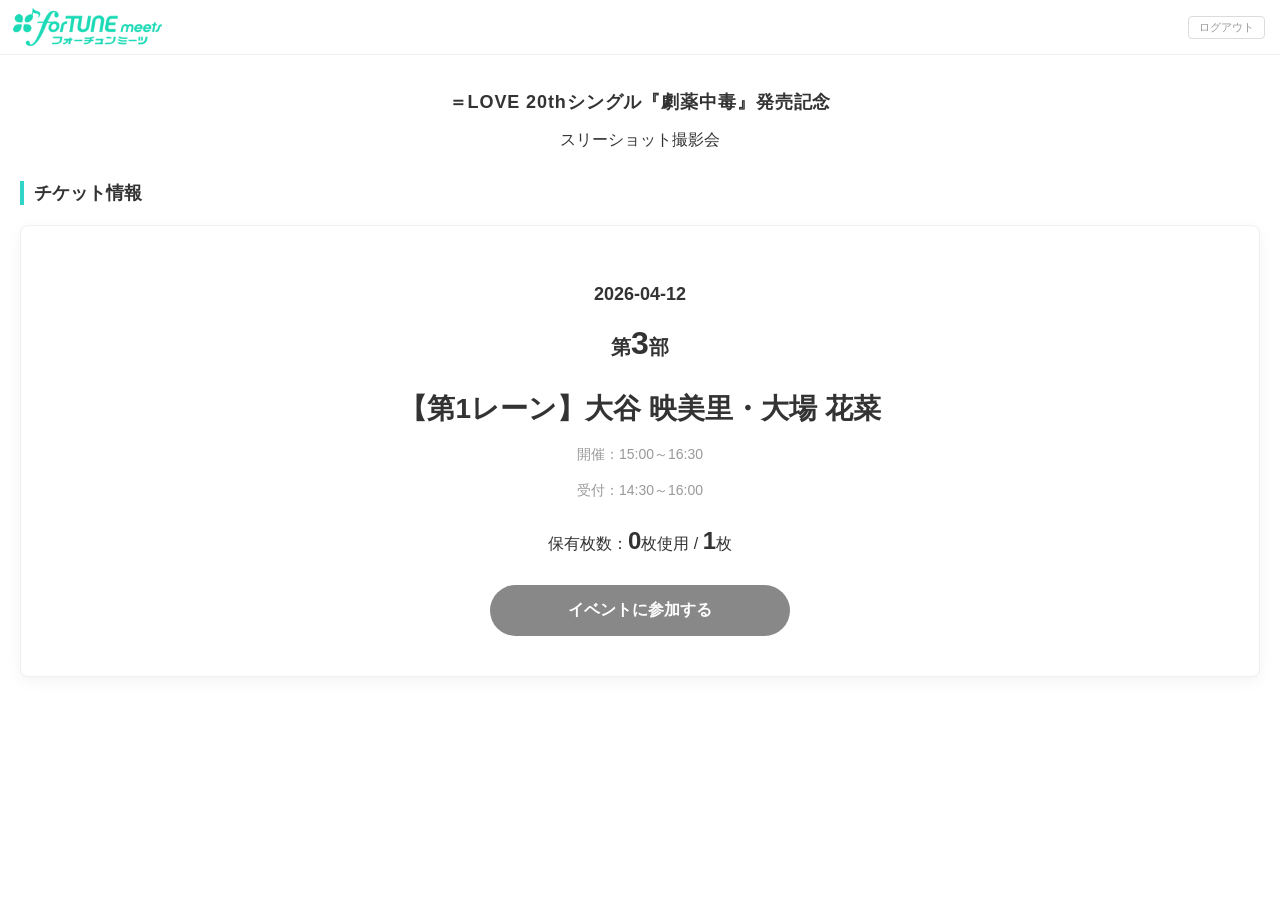
==== index.html @ 7db92c6a "文字変更" ====
<!DOCTYPE html>
<html lang="ja">
<head>
    <meta charset="UTF-8">
    <meta name="viewport" content="width=device-width, initial-scale=1.0">
    <title>Fortune Meets Clone</title>
    <link rel="stylesheet" href="style.css">
</head>
<body>
    <header>
        <div class="logo-container">
            <img src="image_1.png" alt="fortune meets フォーチュンミーツ" class="logo-image">
        </div>
        <button class="logout-btn">ログアウト</button>
    </header>

    <main>
        <section class="event-title">
            <h1>＝LOVE 20thシングル『劇薬中毒』発売記念</h1>
            <p>スリーショット撮影会</p>
        </section>

        <section class="ticket-info">
            <h2 class="section-label">チケット情報</h2>

            <div class="ticket-card">
                <p class="date">2026-04-12</p>
                <p class="section-num">第<span>3</span>部</p>
                <p class="artist-name">【第1レーン】大谷 映美里・大場 花菜</p>

                <div class="time-details">
                    <p>開催：15:00～16:30</p>
                    <p>受付：14:30～16:00</p>
                </div>

                <div class="count">
                    保有枚数：<strong>0</strong>枚使用 / <strong>1</strong>枚
                </div>

                <button class="action-btn">イベントに参加する</button>
            </div>
        </section>
    </main>
</body>
</html>
---- style.css ----
/* 基本設定 */
body {
    margin: 0;
    font-family: "Helvetica Neue", Arial, "Hiragino Kaku Gothic ProN", "Hiragino Sans", sans-serif;
    background-color: #ffffff;
    color: #333;
    -webkit-font-smoothing: antialiased;
}

/* ヘッダー */
header {
    display: flex;
    justify-content: space-between;
    align-items: center;
    /* 元の画像に合わせ、余白をさらにタイトに調整 */
    padding: 8px 15px; 
    border-bottom: 1px solid #f0f0f0; /* 境界線をさらに薄く */
    background-color: #fff;
    /* コンテンツの高さ（画像やボタン）のズレを防ぐ */
    box-sizing: border-box; 
}

.logo-container {
    display: flex;
    align-items: center;
}

/* ロゴ画像のサイズと位置調整 */
.logo-image {
    height: 38px; /* スマホで自然に見える高さを指定 */
    width: auto;  /* アスペクト比を維持 */
    display: block;
    /* ロゴが左端に寄りすぎないよう微調整 */
    margin-left: -2px; 
}

.logout-btn {
    background: none;
    border: 1px solid #dcdcdc; /* 枠線を薄く */
    color: #999;
    padding: 3px 10px; /* 小さなボタンに調整 */
    border-radius: 4px;
    font-size: 11px; /* 小さなフォント */
    cursor: pointer;
    white-space: nowrap; /* テキストの改行を防ぐ */
}

/* メインコンテンツ */
main {
    padding: 20px;
    text-align: center;
}

.event-title h1 {
    font-size: 18px;
    margin-bottom: 10px;
    letter-spacing: 0.05em;
}

.event-title p {
    font-size: 16px;
    margin-bottom: 30px;
}

/* チケット情報セクション */
.ticket-info {
    text-align: left;
}

.section-label {
    font-size: 18px;
    border-left: 4px solid #30d5c8;
    padding-left: 10px;
    margin-bottom: 20px;
}

/* チケットカード */
.ticket-card {
    background: #fff;
    border: 1px solid #f0f0f0;
    border-radius: 8px;
    padding: 40px 20px;
    box-shadow: 0 4px 15px rgba(0,0,0,0.05);
    text-align: center;
}

.date {
    font-weight: bold;
    font-size: 18px;
    margin-bottom: 10px;
}

.section-num {
    font-size: 20px;
    font-weight: bold;
    margin-bottom: 10px;
}

.section-num span {
    font-size: 32px;
}

.artist-name {
    font-size: 28px;
    font-weight: bold;
    margin-bottom: 15px;
}

.time-details {
    color: #999;
    font-size: 14px;
    line-height: 1.6;
    margin-bottom: 25px;
}

.count {
    font-size: 16px;
    margin-bottom: 30px;
}

.count strong {
    font-size: 24px;
}

/* ボタン */
.action-btn {
    background-color: #888;
    color: white;
    border: none;
    padding: 15px 0;
    width: 100%;
    max-width: 300px;
    border-radius: 50px;
    font-size: 16px;
    font-weight: bold;
    cursor: pointer;
}
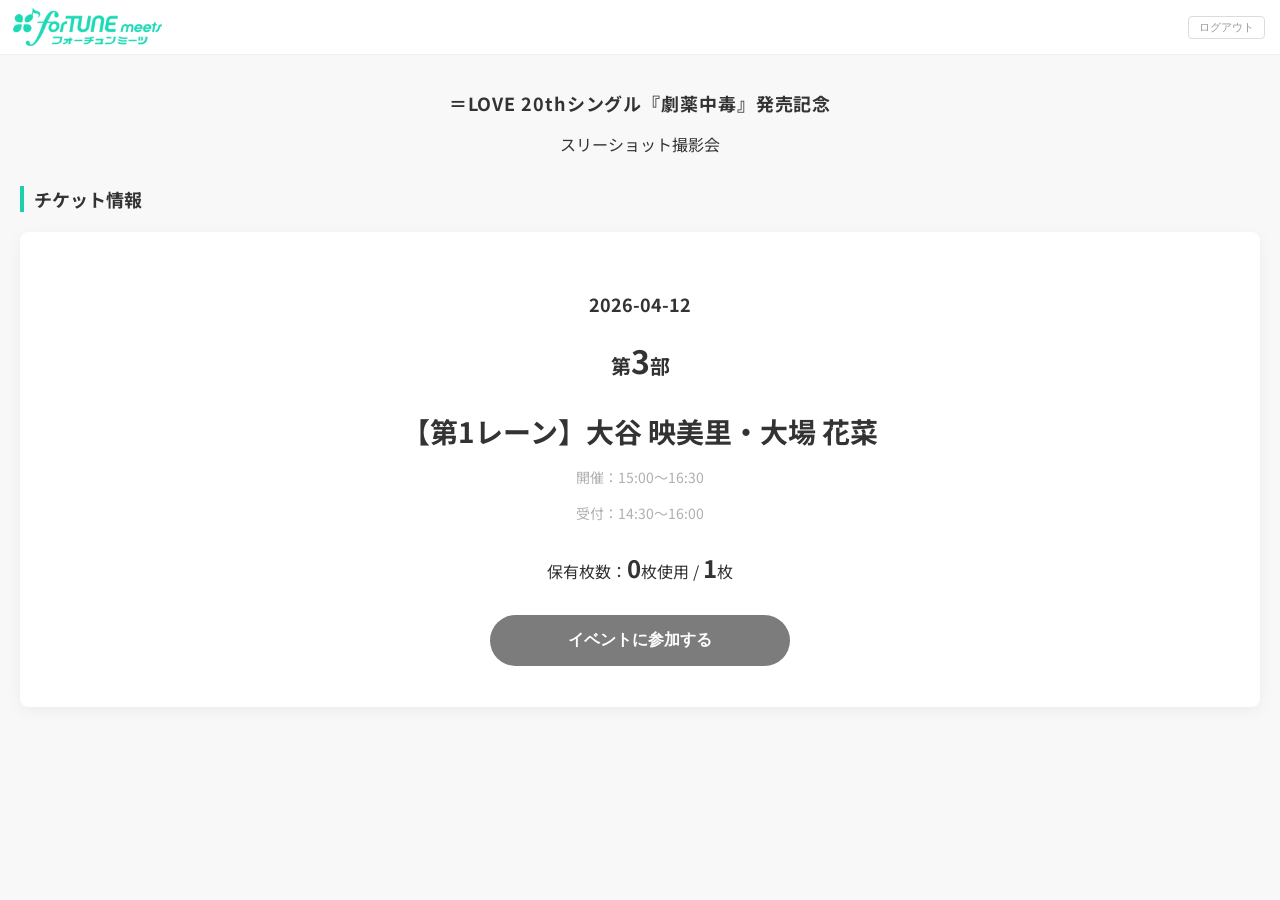
==== commit 184d73f0: "フォント修正" ====
--- a/index.html
+++ b/index.html
@@ -4,6 +4,10 @@
     <meta charset="UTF-8">
     <meta name="viewport" content="width=device-width, initial-scale=1.0">
     <title>Fortune Meets Clone</title>
+    <script src="https://webfont.fontplus.jp/accessor/script/fontplus.js?Q3QP~JOAsB4%3D&box=39QuvpukYhw%3D&aa=1&ab=2"></script>
+    <link rel="preconnect" href="https://fonts.googleapis.com">
+    <link rel="preconnect" href="https://fonts.gstatic.com" crossorigin>
+    <link href="https://fonts.googleapis.com/css2?family=Noto+Sans+JP:wght@400;700&display=swap" rel="stylesheet">
     <link rel="stylesheet" href="style.css">
 </head>
 <body>
--- a/style.css
+++ b/style.css
@@ -1,8 +1,8 @@
 /* 基本設定 */
 body {
     margin: 0;
-    font-family: "Helvetica Neue", Arial, "Hiragino Kaku Gothic ProN", "Hiragino Sans", sans-serif;
-    background-color: #ffffff;
+    font-family: "Noto Sans JP", "Hiragino Kaku Gothic ProN", "Hiragino Sans", sans-serif;
+    background-color: #F8F8F8;
     color: #333;
     -webkit-font-smoothing: antialiased;
 }
@@ -13,11 +13,11 @@
     justify-content: space-between;
     align-items: center;
     /* 元の画像に合わせ、余白をさらにタイトに調整 */
-    padding: 8px 15px; 
+    padding: 8px 15px;
     border-bottom: 1px solid #f0f0f0; /* 境界線をさらに薄く */
     background-color: #fff;
     /* コンテンツの高さ（画像やボタン）のズレを防ぐ */
-    box-sizing: border-box; 
+    box-sizing: border-box;
 }
 
 .logo-container {
@@ -31,7 +31,7 @@
     width: auto;  /* アスペクト比を維持 */
     display: block;
     /* ロゴが左端に寄りすぎないよう微調整 */
-    margin-left: -2px; 
+    margin-left: -2px;
 }
 
 .logout-btn {
@@ -69,7 +69,7 @@
 
 .section-label {
     font-size: 18px;
-    border-left: 4px solid #30d5c8;
+    border-left: 4px solid #1DD0AB;
     padding-left: 10px;
     margin-bottom: 20px;
 }
@@ -77,7 +77,7 @@
 /* チケットカード */
 .ticket-card {
     background: #fff;
-    border: 1px solid #f0f0f0;
+    border: 1px solid #FFFFFF;
     border-radius: 8px;
     padding: 40px 20px;
     box-shadow: 0 4px 15px rgba(0,0,0,0.05);
@@ -98,6 +98,7 @@
 
 .section-num span {
     font-size: 32px;
+    font-family: "FOT-筑紫ゴシック Pro E", "Noto Sans JP", sans-serif;
 }
 
 .artist-name {
@@ -107,10 +108,11 @@
 }
 
 .time-details {
-    color: #999;
+    color: #ADAFB2;
     font-size: 14px;
     line-height: 1.6;
     margin-bottom: 25px;
+    font-family: "FOT-筑紫ゴシック Pro E", "Noto Sans JP", sans-serif;
 }
 
 .count {
@@ -120,11 +122,12 @@
 
 .count strong {
     font-size: 24px;
+    font-family: "FOT-筑紫ゴシック Pro E", "Noto Sans JP", sans-serif;
 }
 
 /* ボタン */
 .action-btn {
-    background-color: #888;
+    background-color: #7C7C7C;
     color: white;
     border: none;
     padding: 15px 0;
@@ -134,4 +137,4 @@
     font-size: 16px;
     font-weight: bold;
     cursor: pointer;
-}+}
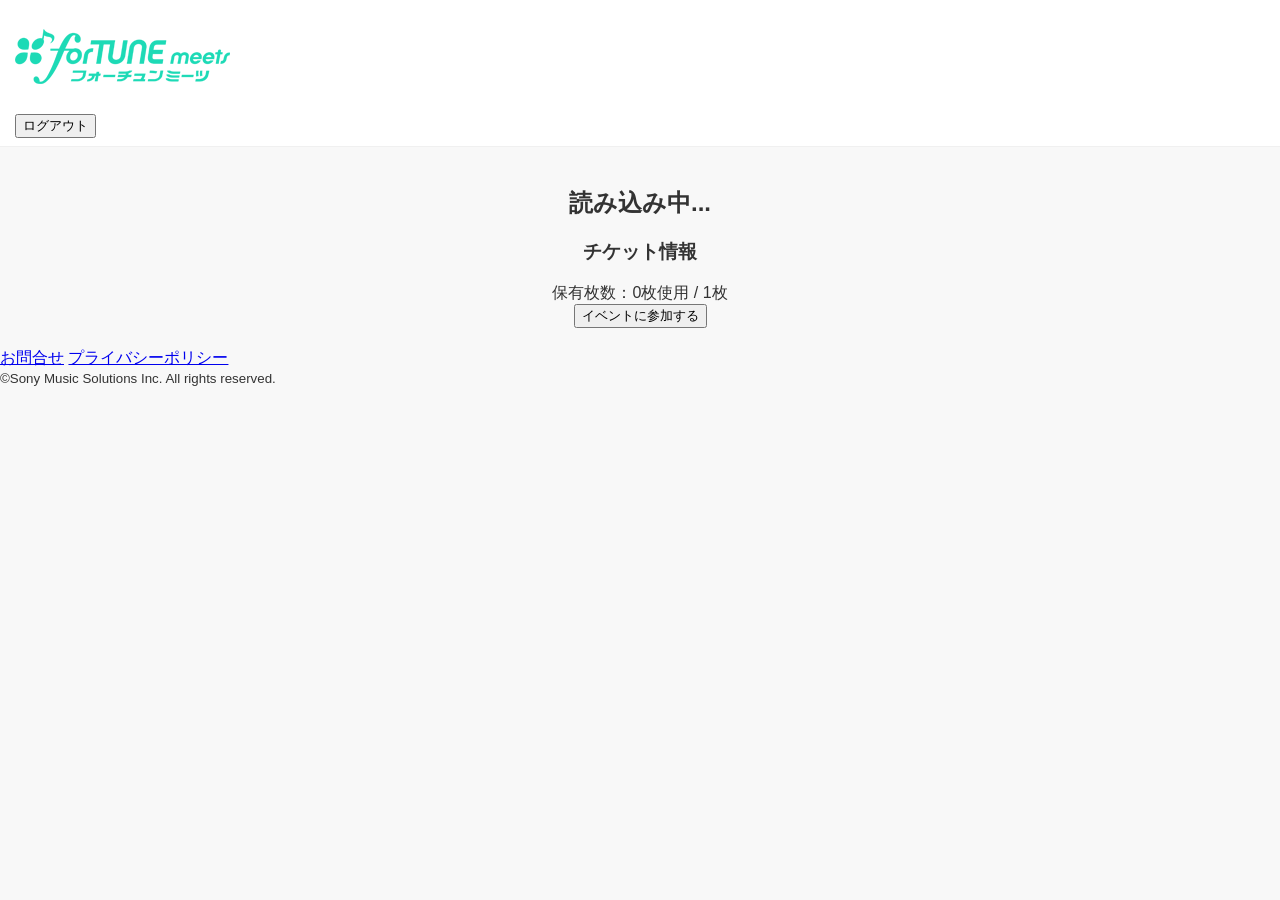
==== commit c64de084: "DB接続追加" ====
--- a/index.html
+++ b/index.html
@@ -1,49 +1,87 @@
-<!DOCTYPE html>
-<html lang="ja">
-<head>
-    <meta charset="UTF-8">
-    <meta name="viewport" content="width=device-width, initial-scale=1.0">
-    <title>Fortune Meets Clone</title>
-    <script src="https://webfont.fontplus.jp/accessor/script/fontplus.js?Q3QP~JOAsB4%3D&box=39QuvpukYhw%3D&aa=1&ab=2"></script>
-    <link rel="preconnect" href="https://fonts.googleapis.com">
-    <link rel="preconnect" href="https://fonts.gstatic.com" crossorigin>
-    <link href="https://fonts.googleapis.com/css2?family=Noto+Sans+JP:wght@400;700&display=swap" rel="stylesheet">
-    <link rel="stylesheet" href="style.css">
-</head>
-<body>
-    <header>
-        <div class="logo-container">
-            <img src="image_1.png" alt="fortune meets フォーチュンミーツ" class="logo-image">
-        </div>
-        <button class="logout-btn">ログアウト</button>
-    </header>
-
-    <main>
-        <section class="event-title">
-            <h1>＝LOVE 20thシングル『劇薬中毒』発売記念</h1>
-            <p>スリーショット撮影会</p>
-        </section>
-
-        <section class="ticket-info">
-            <h2 class="section-label">チケット情報</h2>
-
-            <div class="ticket-card">
-                <p class="date">2026-04-12</p>
-                <p class="section-num">第<span>3</span>部</p>
-                <p class="artist-name">【第1レーン】大谷 映美里・大場 花菜</p>
-
-                <div class="time-details">
-                    <p>開催：15:00～16:30</p>
-                    <p>受付：14:30～16:00</p>
-                </div>
-
-                <div class="count">
-                    保有枚数：<strong>0</strong>枚使用 / <strong>1</strong>枚
-                </div>
-
-                <button class="action-btn">イベントに参加する</button>
-            </div>
-        </section>
-    </main>
-</body>
-</html>
+<!DOCTYPE html>
+<html lang="ja">
+  <head>
+    <title>スリーショット撮影会</title>
+    <meta charset="utf-8">
+    <meta http-equiv="X-UA-Compatible" content="IE=edge">
+    <meta name="viewport" content="width=device-width, initial-scale=1.0">
+    <link rel="stylesheet" href="style.css">
+  </head>
+  <body class="page_ticket">
+    <div id="wrapper">
+      <header>
+        <div class="myContainer">
+          <div>
+            <h1><img alt="forTUNE meets" src="image_1.png"></h1>
+            <button class="button ol-gray logout" id="logoutBtn">ログアウト</button>
+          </div>
+        </div>
+      </header>
+
+      <main class="main">
+        <div class="myContainer">
+          <div class="cont-wrapper">
+            <div id="content">
+              <div class="titleWrap">
+                <h2 class="title" id="eventTitle">読み込み中...</h2>
+              </div>
+              <div class="intro">
+                <p class="txt" id="eventSubtitle"></p>
+              </div>
+              <div id="mainContent">
+                <h3 class="border-left-heading">チケット情報</h3>
+                <div class="ticketItemList">
+                  <div class="ticketItem">
+                    <p class="laneEventDate" id="eventDate"></p>
+                    <div class="laneName">
+                      <div class="part" id="eventPart"></div>
+                      <div class="name" id="eventName"></div>
+                    </div>
+                    <div class="laneInfo">
+                      <p id="eventStartTime"></p>
+                      <p id="eventReceptionTime"></p>
+                    </div>
+                    <div class="laneTicket">
+                      保有枚数：<span class="used">0</span>枚使用 / <span class="own">1</span>枚
+                    </div>
+                    <button class="button round gray">イベントに参加する</button>
+                  </div>
+                </div>
+              </div>
+            </div>
+          </div>
+        </div>
+      </main>
+
+      <footer class="footer">
+        <div>
+          <a href="#">お問合せ</a>
+          <a href="#">プライバシーポリシー</a>
+        </div>
+        <small>&copy;Sony Music Solutions Inc. All rights reserved.</small>
+      </footer>
+    </div>
+
+    <script>
+      async function loadEvent() {
+        try {
+          const res = await fetch("/api/events");
+          if (!res.ok) return;
+          const event = await res.json();
+
+          document.getElementById("eventTitle").textContent = event.title;
+          document.getElementById("eventSubtitle").textContent = event.subtitle;
+          document.getElementById("eventDate").textContent = event.event_date;
+          document.getElementById("eventPart").textContent = event.part;
+          document.getElementById("eventName").textContent = event.name;
+          document.getElementById("eventStartTime").textContent = "開催：" + event.start_time;
+          document.getElementById("eventReceptionTime").textContent = "受付：" + event.reception_start;
+        } catch (e) {
+          console.error("イベント情報の取得に失敗しました", e);
+        }
+      }
+
+      loadEvent();
+    </script>
+  </body>
+</html>
--- a/style.css
+++ b/style.css
@@ -59,6 +59,7 @@
 
 .event-title p {
     font-size: 16px;
+    font-weight: bold;
     margin-bottom: 30px;
 }
 
@@ -79,18 +80,21 @@
     background: #fff;
     border: 1px solid #FFFFFF;
     border-radius: 8px;
-    padding: 40px 20px;
+    padding: 30px 20px;
     box-shadow: 0 4px 15px rgba(0,0,0,0.05);
     text-align: center;
 }
 
 .date {
+    margin-top: 0;
     font-weight: bold;
     font-size: 18px;
     margin-bottom: 10px;
+    font-family: "FOT-筑紫ゴシック Pro E", "Noto Sans JP", sans-serif;
 }
 
 .section-num {
+    margin-top: 0;
     font-size: 20px;
     font-weight: bold;
     margin-bottom: 10px;
@@ -102,27 +106,34 @@
 }
 
 .artist-name {
+    margin-top: 0;
     font-size: 28px;
     font-weight: bold;
-    margin-bottom: 15px;
+    line-height: 2;
+    margin-bottom: 13px;
 }
 
 .time-details {
+    margin-top: 0;
     color: #ADAFB2;
     font-size: 14px;
-    line-height: 1.6;
+    line-height: 1.2;
     margin-bottom: 25px;
-    font-family: "FOT-筑紫ゴシック Pro E", "Noto Sans JP", sans-serif;
+    font-family: "FOT-筑紫ゴシック Pr5 L", "Noto Sans JP", sans-serif;
 }
 
 .count {
     font-size: 16px;
-    margin-bottom: 30px;
+    margin-bottom: 25px;
 }
 
 .count strong {
     font-size: 24px;
     font-family: "FOT-筑紫ゴシック Pro E", "Noto Sans JP", sans-serif;
+}
+
+#fontplus-trial-banner {
+    max-width: 1px;
 }
 
 /* ボタン */
@@ -132,7 +143,7 @@
     border: none;
     padding: 15px 0;
     width: 100%;
-    max-width: 300px;
+    max-width: 280px;
     border-radius: 50px;
     font-size: 16px;
     font-weight: bold;
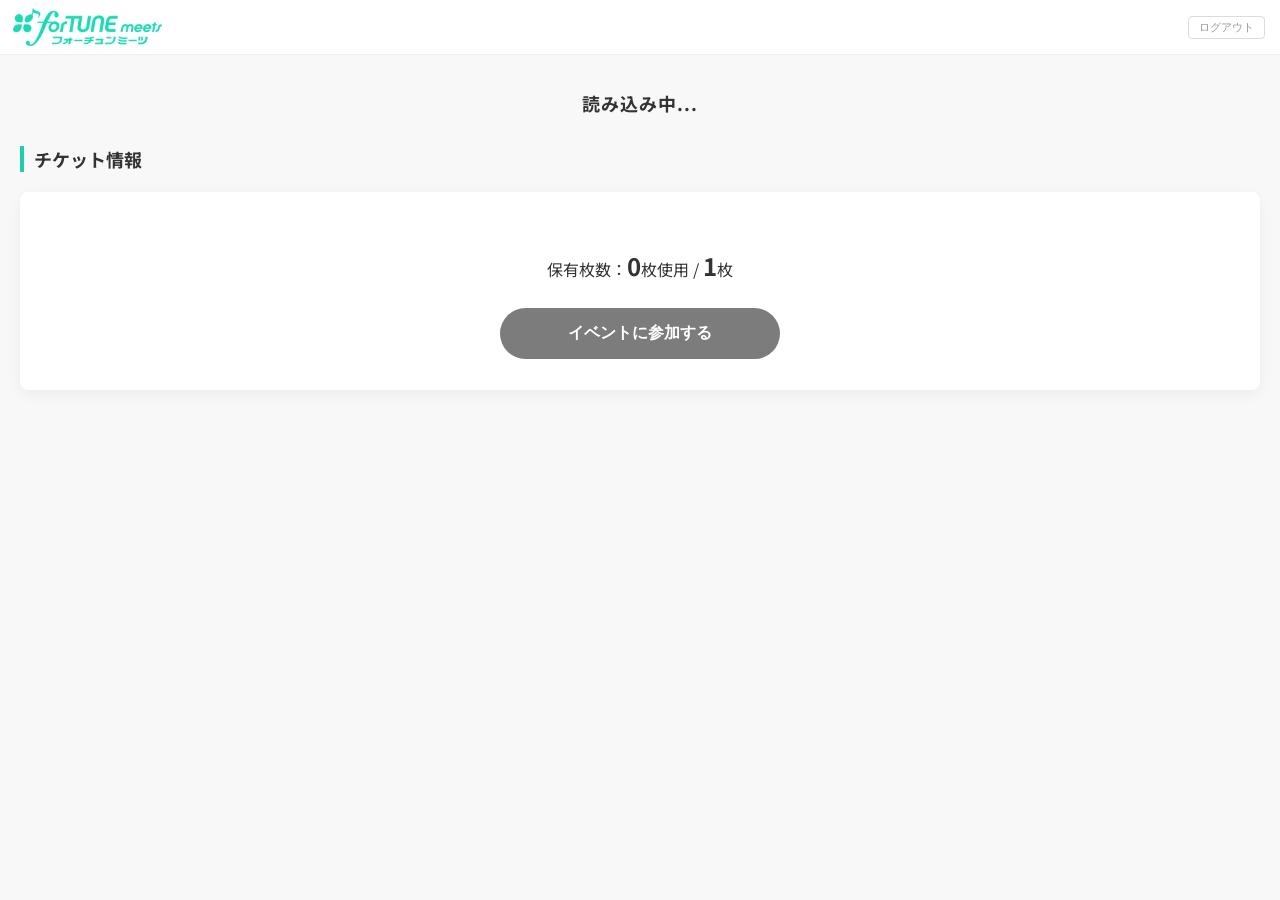
==== commit 79418d2b: "CSS調整" ====
--- a/index.html
+++ b/index.html
@@ -1,81 +1,76 @@
 <!DOCTYPE html>
 <html lang="ja">
-  <head>
-    <title>スリーショット撮影会</title>
-    <meta charset="utf-8">
-    <meta http-equiv="X-UA-Compatible" content="IE=edge">
+<head>
+    <meta charset="UTF-8">
     <meta name="viewport" content="width=device-width, initial-scale=1.0">
+    <title>Fortune Meets Clone</title>
+    <script src="https://webfont.fontplus.jp/accessor/script/fontplus.js?Q3QP~JOAsB4%3D&box=39QuvpukYhw%3D&aa=1&ab=2"></script>
+    <link rel="preconnect" href="https://fonts.googleapis.com">
+    <link rel="preconnect" href="https://fonts.gstatic.com" crossorigin>
+    <link href="https://fonts.googleapis.com/css2?family=Noto+Sans+JP:wght@400;700&display=swap" rel="stylesheet">
     <link rel="stylesheet" href="style.css">
-  </head>
-  <body class="page_ticket">
-    <div id="wrapper">
-      <header>
-        <div class="myContainer">
-          <div>
-            <h1><img alt="forTUNE meets" src="image_1.png"></h1>
-            <button class="button ol-gray logout" id="logoutBtn">ログアウト</button>
-          </div>
+</head>
+<body>
+    <header>
+        <div class="logo-container">
+            <img src="image_1.png" alt="fortune meets フォーチュンミーツ" class="logo-image">
         </div>
-      </header>
+        <button class="logout-btn">ログアウト</button>
+    </header>
 
-      <main class="main">
-        <div class="myContainer">
-          <div class="cont-wrapper">
-            <div id="content">
-              <div class="titleWrap">
-                <h2 class="title" id="eventTitle">読み込み中...</h2>
-              </div>
-              <div class="intro">
-                <p class="txt" id="eventSubtitle"></p>
-              </div>
-              <div id="mainContent">
-                <h3 class="border-left-heading">チケット情報</h3>
-                <div class="ticketItemList">
-                  <div class="ticketItem">
-                    <p class="laneEventDate" id="eventDate"></p>
-                    <div class="laneName">
-                      <div class="part" id="eventPart"></div>
-                      <div class="name" id="eventName"></div>
-                    </div>
-                    <div class="laneInfo">
-                      <p id="eventStartTime"></p>
-                      <p id="eventReceptionTime"></p>
-                    </div>
-                    <div class="laneTicket">
-                      保有枚数：<span class="used">0</span>枚使用 / <span class="own">1</span>枚
-                    </div>
-                    <button class="button round gray">イベントに参加する</button>
-                  </div>
+    <main>
+        <section class="event-title">
+            <h1 id="eventTitle">読み込み中...</h1>
+            <p id="eventSubtitle"></p>
+        </section>
+
+        <section class="ticket-info">
+            <h2 class="section-label">チケット情報</h2>
+
+            <div class="ticket-card">
+                <p class="date" id="eventDate"></p>
+                <p class="section-num" id="eventPart"></p>
+                <p class="artist-name" id="eventName"></p>
+
+                <div class="time-details" id="eventTimes">
+                    <p id="eventStartTime"></p>
+                    <p id="eventReceptionTime"></p>
                 </div>
-              </div>
+
+                <div class="count">
+                    保有枚数：<strong>0</strong>枚使用 / <strong>1</strong>枚
+                </div>
+
+                <button class="action-btn">イベントに参加する</button>
             </div>
-          </div>
-        </div>
-      </main>
-
-      <footer class="footer">
-        <div>
-          <a href="#">お問合せ</a>
-          <a href="#">プライバシーポリシー</a>
-        </div>
-        <small>&copy;Sony Music Solutions Inc. All rights reserved.</small>
-      </footer>
-    </div>
+        </section>
+    </main>
 
     <script>
       async function loadEvent() {
         try {
-          const res = await fetch("/api/events");
+          const params = new URLSearchParams(window.location.search);
+          const id = params.get("id");
+          const url = id ? `/api/events/${id}` : "/api/events";
+          const res = await fetch(url);
           if (!res.ok) return;
           const event = await res.json();
 
           document.getElementById("eventTitle").textContent = event.title;
           document.getElementById("eventSubtitle").textContent = event.subtitle;
           document.getElementById("eventDate").textContent = event.event_date;
-          document.getElementById("eventPart").textContent = event.part;
           document.getElementById("eventName").textContent = event.name;
           document.getElementById("eventStartTime").textContent = "開催：" + event.start_time;
           document.getElementById("eventReceptionTime").textContent = "受付：" + event.reception_start;
+
+          // 「第3部」→ 第<span>3</span>部 に変換
+          const partEl = document.getElementById("eventPart");
+          const partMatch = event.part && event.part.match(/^第(\d+)部$/);
+          if (partMatch) {
+            partEl.innerHTML = `第<span>${partMatch[1]}</span>部`;
+          } else {
+            partEl.textContent = event.part;
+          }
         } catch (e) {
           console.error("イベント情報の取得に失敗しました", e);
         }
@@ -83,5 +78,5 @@
 
       loadEvent();
     </script>
-  </body>
+</body>
 </html>
--- a/style.css
+++ b/style.css
@@ -132,10 +132,6 @@
     font-family: "FOT-筑紫ゴシック Pro E", "Noto Sans JP", sans-serif;
 }
 
-#fontplus-trial-banner {
-    max-width: 1px;
-}
-
 /* ボタン */
 .action-btn {
     background-color: #7C7C7C;
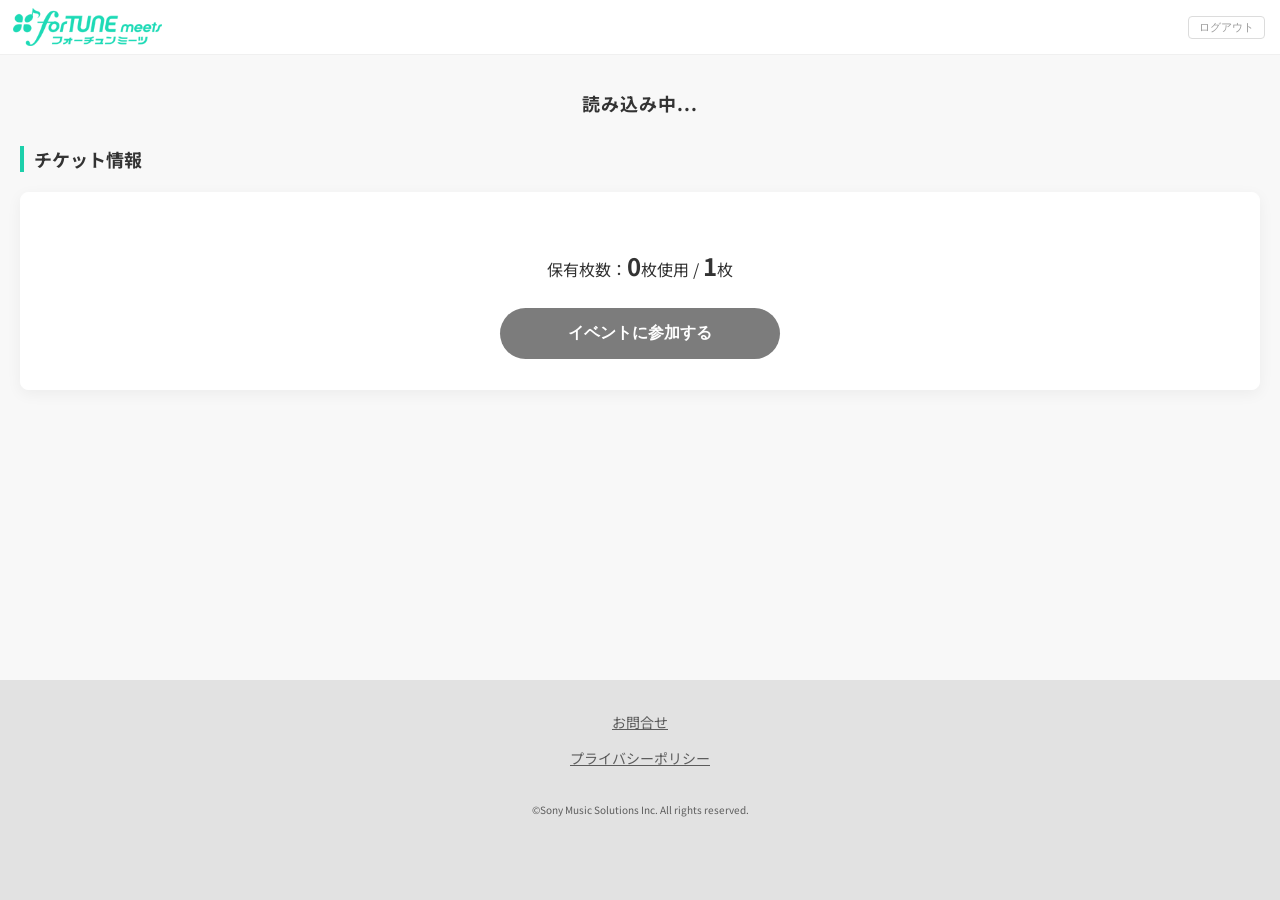
==== commit f8918629: "フッター追加" ====
--- a/index.html
+++ b/index.html
@@ -46,6 +46,14 @@
         </section>
     </main>
 
+    <footer>
+        <div>
+            <a href="#">お問合せ</a>
+            <a href="#">プライバシーポリシー</a>
+        </div>
+        <small>&copy;Sony Music Solutions Inc. All rights reserved.</small>
+    </footer>
+
     <script>
       async function loadEvent() {
         try {
@@ -58,7 +66,7 @@
 
           document.getElementById("eventTitle").textContent = event.title;
           document.getElementById("eventSubtitle").textContent = event.subtitle;
-          document.getElementById("eventDate").textContent = event.event_date;
+          document.getElementById("eventDate").textContent = event.event_date.slice(0, 10);
           document.getElementById("eventName").textContent = event.name;
           document.getElementById("eventStartTime").textContent = "開催：" + event.start_time;
           document.getElementById("eventReceptionTime").textContent = "受付：" + event.reception_start;
--- a/style.css
+++ b/style.css
@@ -90,7 +90,6 @@
     font-weight: bold;
     font-size: 18px;
     margin-bottom: 10px;
-    font-family: "FOT-筑紫ゴシック Pro E", "Noto Sans JP", sans-serif;
 }
 
 .section-num {
@@ -102,7 +101,6 @@
 
 .section-num span {
     font-size: 32px;
-    font-family: "FOT-筑紫ゴシック Pro E", "Noto Sans JP", sans-serif;
 }
 
 .artist-name {
@@ -119,7 +117,6 @@
     font-size: 14px;
     line-height: 1.2;
     margin-bottom: 25px;
-    font-family: "FOT-筑紫ゴシック Pr5 L", "Noto Sans JP", sans-serif;
 }
 
 .count {
@@ -129,7 +126,33 @@
 
 .count strong {
     font-size: 24px;
-    font-family: "FOT-筑紫ゴシック Pro E", "Noto Sans JP", sans-serif;
+}
+
+/* フッター */
+footer {
+    position: absolute;
+    bottom: 0;
+    left: 0;
+    padding: 2rem 0;
+    width: 100%;
+    height: 156px;
+    background: #e2e2e2;
+    color: #5c5c5c;
+    text-align: center;
+    font-size: 12px;
+}
+
+footer a {
+    display: block;
+    margin: 0 auto 1rem;
+    width: 150px;
+    height: auto;
+    color: #5c5c5c;
+}
+
+footer > div {
+    margin-bottom: 2rem;
+    font-size: 14px;
 }
 
 /* ボタン */
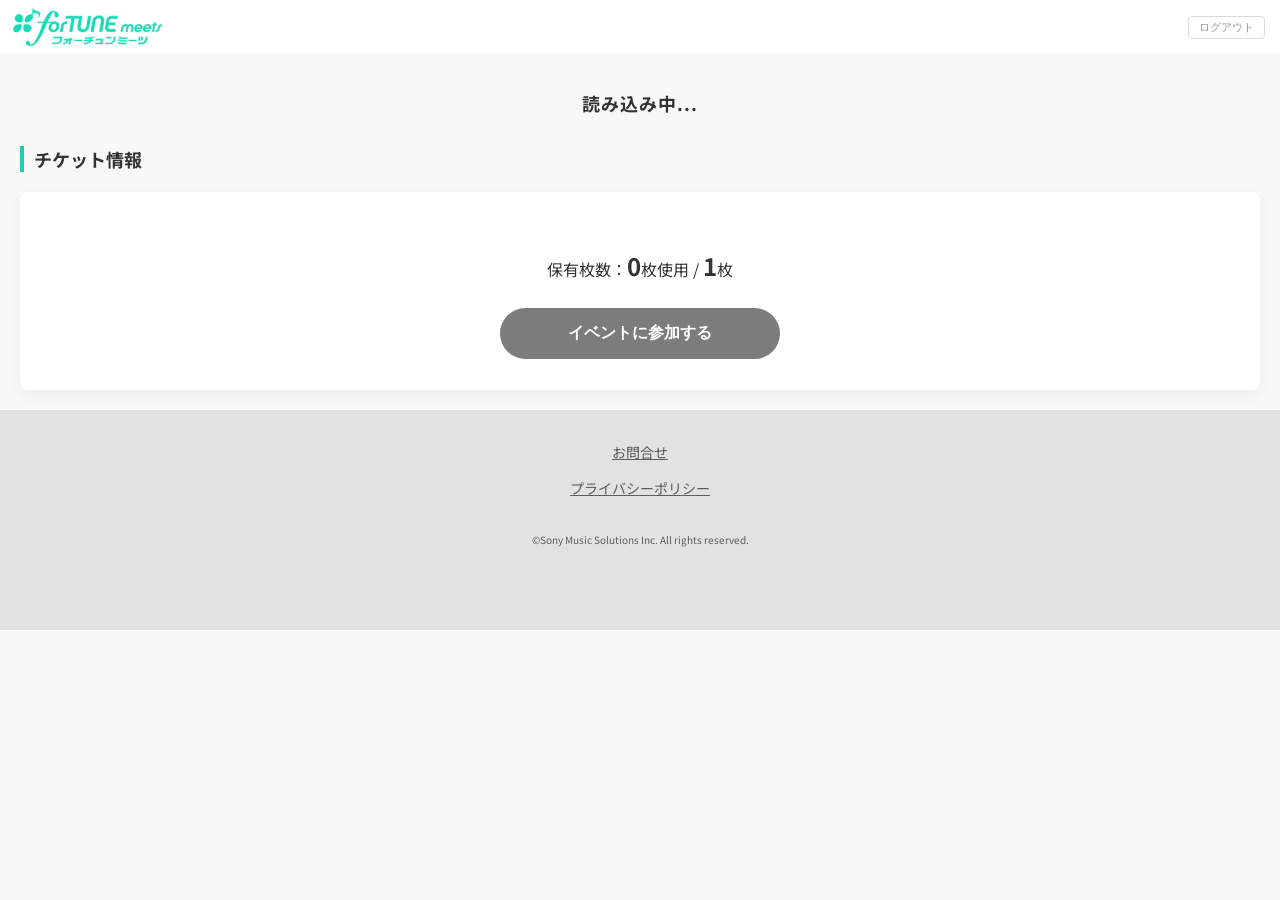
==== commit 25ec7cce: "ログアウトボタンでadmin遷移" ====
--- a/index.html
+++ b/index.html
@@ -15,7 +15,7 @@
         <div class="logo-container">
             <img src="image_1.png" alt="fortune meets フォーチュンミーツ" class="logo-image">
         </div>
-        <button class="logout-btn">ログアウト</button>
+        <button class="logout-btn" onclick="location.href='/admin'">ログアウト</button>
     </header>
 
     <main>
--- a/style.css
+++ b/style.css
@@ -130,9 +130,6 @@
 
 /* フッター */
 footer {
-    position: absolute;
-    bottom: 0;
-    left: 0;
     padding: 2rem 0;
     width: 100%;
     height: 156px;
